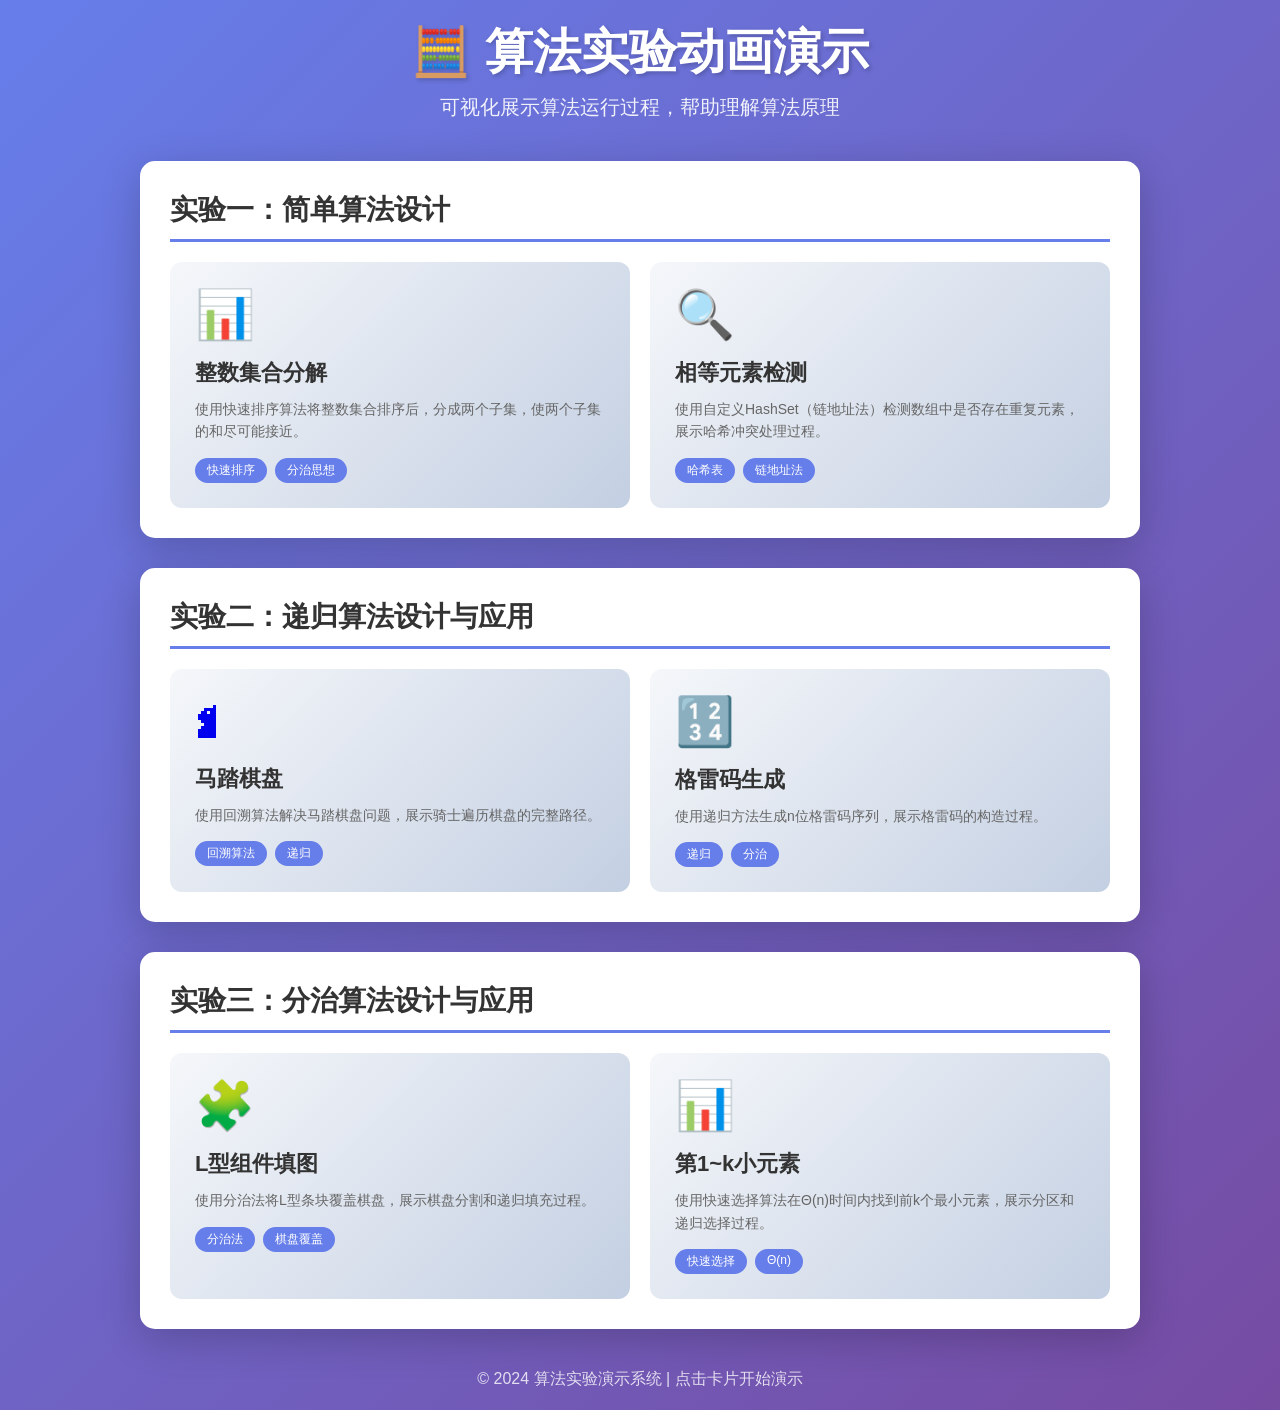
==== show/index.html @ b98d9a7a "feat: 添加算法可视化演示动画页面 - index.html: 导航主页（三个实验入口） - common.css/js: 公共样式和工具函数 - equal-elements.html: 哈希表" ====
<!doctype html>
<html lang="zh-CN">
  <head>
    <meta charset="UTF-8" />
    <meta name="viewport" content="width=device-width, initial-scale=1.0" />
    <title>算法实验动画演示</title>
    <style>
      * {
        margin: 0;
        padding: 0;
        box-sizing: border-box;
      }
      body {
        font-family: "Segoe UI", Tahoma, Geneva, Verdana, sans-serif;
        background: linear-gradient(135deg, #667eea 0%, #764ba2 100%);
        min-height: 100vh;
        padding: 20px;
      }
      .container {
        max-width: 1000px;
        margin: 0 auto;
      }
      header {
        text-align: center;
        color: white;
        margin-bottom: 40px;
      }
      h1 {
        font-size: 48px;
        margin-bottom: 10px;
        text-shadow: 2px 2px 4px rgba(0, 0, 0, 0.2);
      }
      .subtitle {
        font-size: 20px;
        opacity: 0.9;
      }
      .experiment-section {
        background: white;
        border-radius: 15px;
        padding: 30px;
        margin-bottom: 30px;
        box-shadow: 0 10px 40px rgba(0, 0, 0, 0.2);
      }
      .section-title {
        font-size: 28px;
        color: #333;
        margin-bottom: 20px;
        padding-bottom: 10px;
        border-bottom: 3px solid #667eea;
      }
      .experiment-grid {
        display: grid;
        grid-template-columns: repeat(auto-fit, minmax(280px, 1fr));
        gap: 20px;
      }
      .experiment-card {
        background: linear-gradient(135deg, #f5f7fa 0%, #c3cfe2 100%);
        border-radius: 12px;
        padding: 25px;
        transition: all 0.3s ease;
        cursor: pointer;
        text-decoration: none;
        display: block;
      }
      .experiment-card:hover {
        transform: translateY(-5px);
        box-shadow: 0 10px 30px rgba(0, 0, 0, 0.2);
      }
      .card-icon {
        font-size: 48px;
        margin-bottom: 15px;
      }
      .card-title {
        font-size: 22px;
        font-weight: bold;
        color: #333;
        margin-bottom: 10px;
      }
      .card-desc {
        font-size: 14px;
        color: #666;
        line-height: 1.6;
      }
      .card-tags {
        margin-top: 15px;
        display: flex;
        gap: 8px;
        flex-wrap: wrap;
      }
      .tag {
        padding: 4px 12px;
        background: #667eea;
        color: white;
        border-radius: 15px;
        font-size: 12px;
      }
      footer {
        text-align: center;
        color: white;
        margin-top: 40px;
        opacity: 0.8;
      }
    </style>
  </head>
  <body>
    <div class="container">
      <header>
        <h1>🧮 算法实验动画演示</h1>
        <p class="subtitle">可视化展示算法运行过程，帮助理解算法原理</p>
      </header>

      <div class="experiment-section">
        <h2 class="section-title">实验一：简单算法设计</h2>
        <div class="experiment-grid">
          <a href="set-partition.html" class="experiment-card">
            <div class="card-icon">📊</div>
            <div class="card-title">整数集合分解</div>
            <div class="card-desc">
              使用快速排序算法将整数集合排序后，分成两个子集，使两个子集的和尽可能接近。
            </div>
            <div class="card-tags">
              <span class="tag">快速排序</span>
              <span class="tag">分治思想</span>
            </div>
          </a>

          <a href="equal-elements.html" class="experiment-card">
            <div class="card-icon">🔍</div>
            <div class="card-title">相等元素检测</div>
            <div class="card-desc">
              使用自定义HashSet（链地址法）检测数组中是否存在重复元素，展示哈希冲突处理过程。
            </div>
            <div class="card-tags">
              <span class="tag">哈希表</span>
              <span class="tag">链地址法</span>
            </div>
          </a>
        </div>
      </div>

      <div class="experiment-section">
        <h2 class="section-title">实验二：递归算法设计与应用</h2>
        <div class="experiment-grid">
          <a href="chess-move.html" class="experiment-card">
            <div class="card-icon">♞</div>
            <div class="card-title">马踏棋盘</div>
            <div class="card-desc">
              使用回溯算法解决马踏棋盘问题，展示骑士遍历棋盘的完整路径。
            </div>
            <div class="card-tags">
              <span class="tag">回溯算法</span>
              <span class="tag">递归</span>
            </div>
          </a>

          <a href="gray-code.html" class="experiment-card">
            <div class="card-icon">🔢</div>
            <div class="card-title">格雷码生成</div>
            <div class="card-desc">
              使用递归方法生成n位格雷码序列，展示格雷码的构造过程。
            </div>
            <div class="card-tags">
              <span class="tag">递归</span>
              <span class="tag">分治</span>
            </div>
          </a>
        </div>
      </div>

      <div class="experiment-section">
        <h2 class="section-title">实验三：分治算法设计与应用</h2>
        <div class="experiment-grid">
          <a href="lshape-tiling.html" class="experiment-card">
            <div class="card-icon">🧩</div>
            <div class="card-title">L型组件填图</div>
            <div class="card-desc">
              使用分治法将L型条块覆盖棋盘，展示棋盘分割和递归填充过程。
            </div>
            <div class="card-tags">
              <span class="tag">分治法</span>
              <span class="tag">棋盘覆盖</span>
            </div>
          </a>

          <a href="k-smallest.html" class="experiment-card">
            <div class="card-icon">📊</div>
            <div class="card-title">第1~k小元素</div>
            <div class="card-desc">
              使用快速选择算法在Θ(n)时间内找到前k个最小元素，展示分区和递归选择过程。
            </div>
            <div class="card-tags">
              <span class="tag">快速选择</span>
              <span class="tag">Θ(n)</span>
            </div>
          </a>
        </div>
      </div>

      <footer>
        <p>© 2024 算法实验演示系统 | 点击卡片开始演示</p>
      </footer>
    </div>
  </body>
</html>
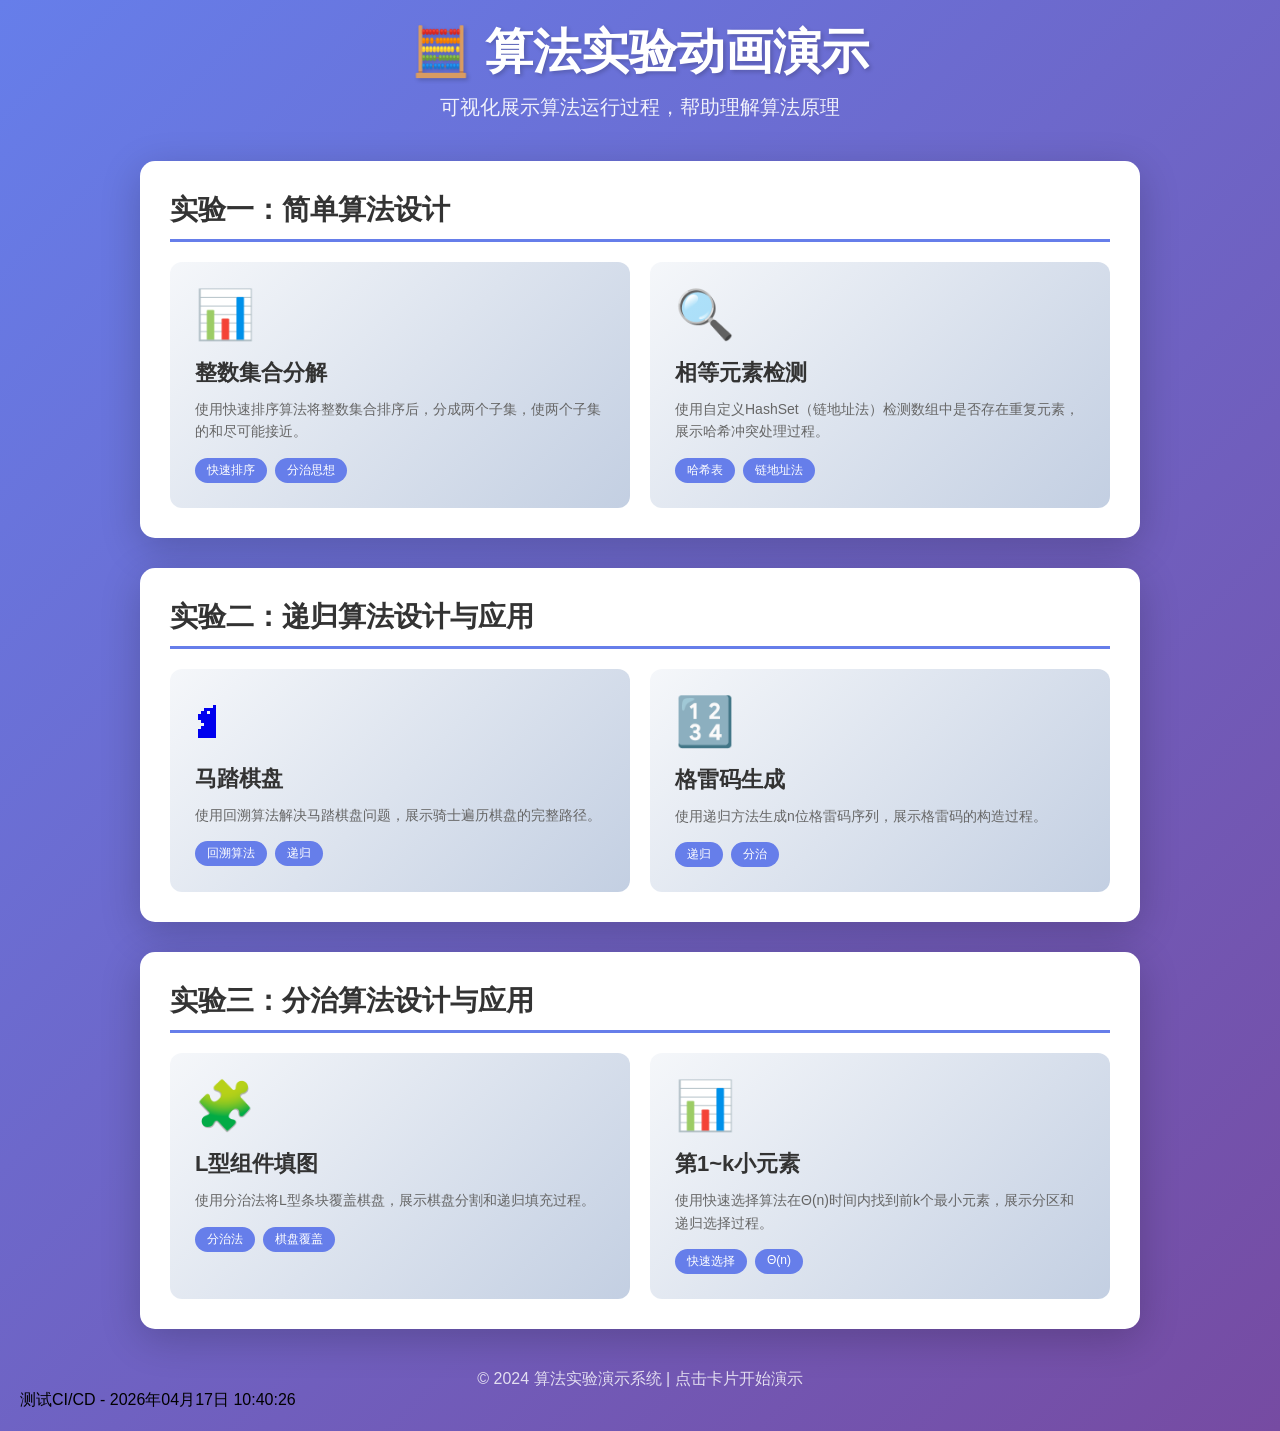
==== commit b0e84a3f: "test: 测试 Pages 自动部署 Co-Authored-By: Claude Opus 4.6 <noreply@anthropic.com>" ====
--- a/show/index.html
+++ b/show/index.html
@@ -202,3 +202,4 @@
     </div>
   </body>
 </html>
+测试CI/CD - 2026年04月17日 10:40:26
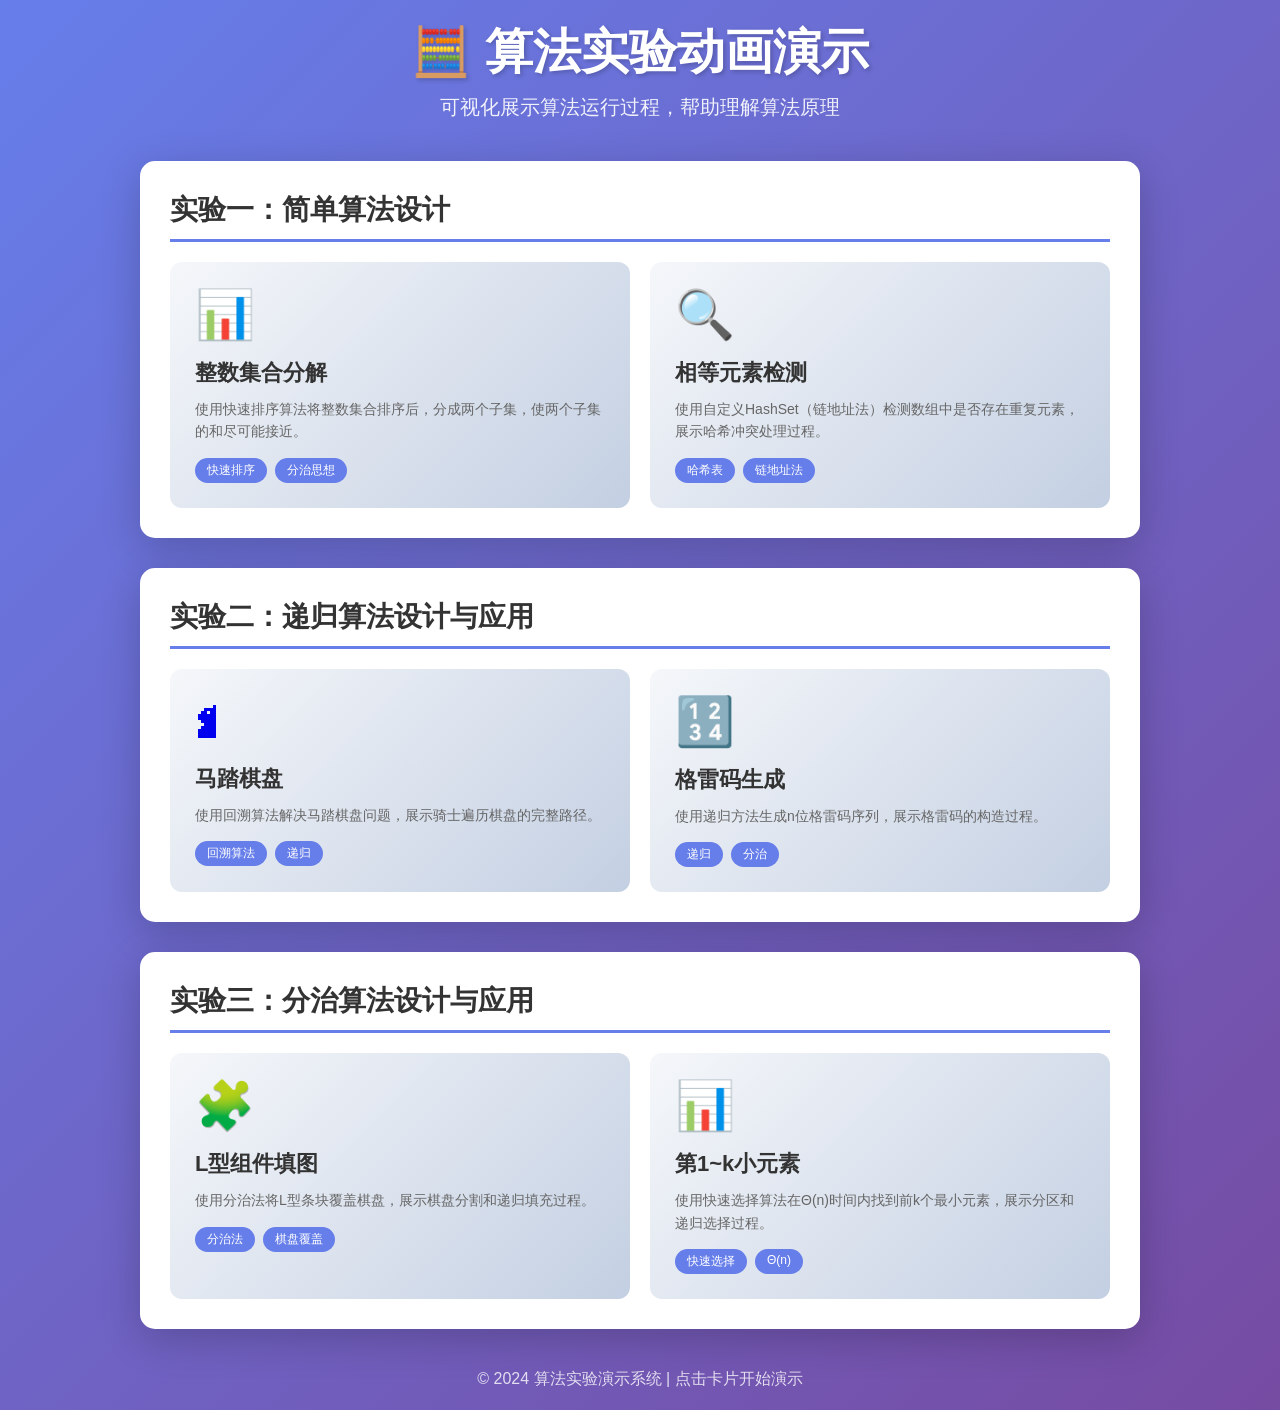
==== commit 3ff7e6b2: "test: 撤销测试修改 Co-Authored-By: Claude Opus 4.6 <noreply@anthropic.com>" ====
--- a/show/index.html
+++ b/show/index.html
@@ -202,4 +202,3 @@
     </div>
   </body>
 </html>
-测试CI/CD - 2026年04月17日 10:40:26
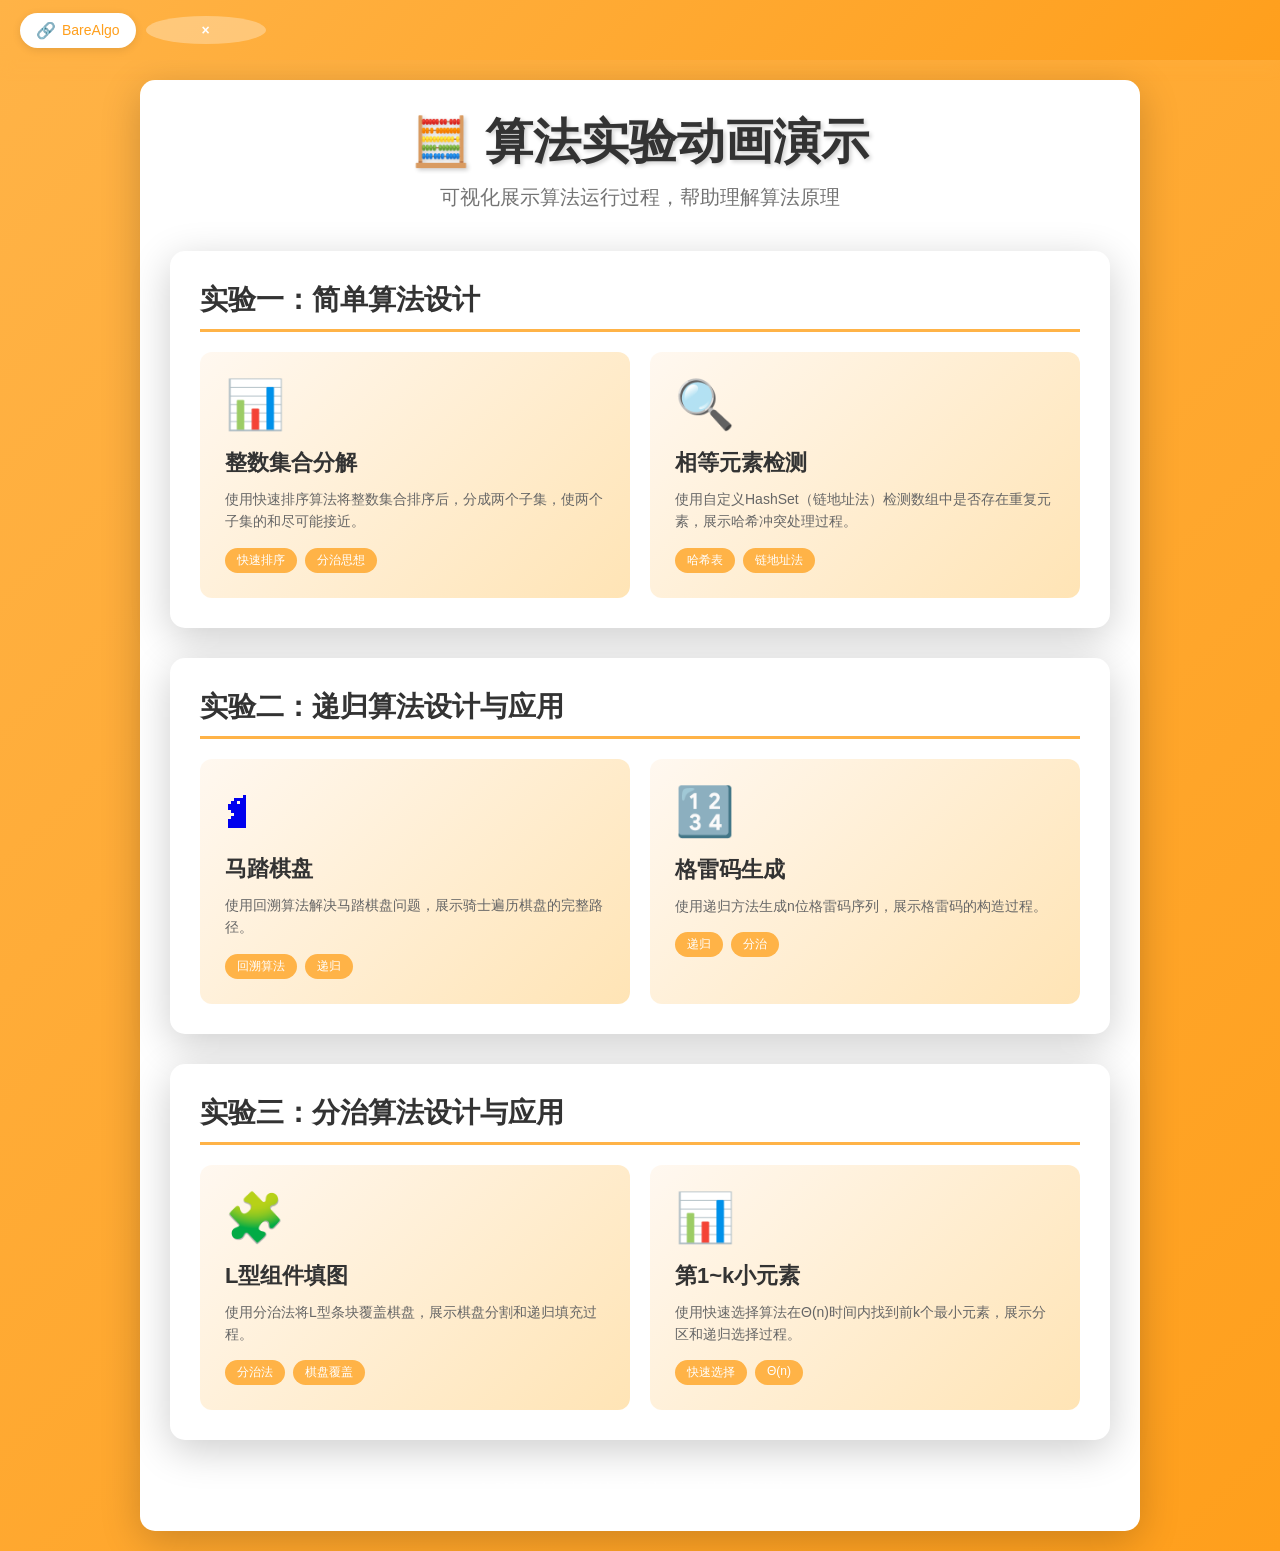
==== commit b254ecf8: "style: 更新页面UI设计 - 返回按钮移至左上角固定导航栏，视觉突出 - 添加BareAlgo quicklink链接，支持取消功能 - 主题色改为浅橙色(#FFB347) - 响应式设计，适配" ====
--- a/show/index.html
+++ b/show/index.html
@@ -4,17 +4,11 @@
     <meta charset="UTF-8" />
     <meta name="viewport" content="width=device-width, initial-scale=1.0" />
     <title>算法实验动画演示</title>
+    <link rel="stylesheet" href="common.css" />
     <style>
-      * {
-        margin: 0;
-        padding: 0;
-        box-sizing: border-box;
-      }
       body {
-        font-family: "Segoe UI", Tahoma, Geneva, Verdana, sans-serif;
-        background: linear-gradient(135deg, #667eea 0%, #764ba2 100%);
-        min-height: 100vh;
-        padding: 20px;
+        background: linear-gradient(135deg, #ffb347 0%, #ff9f1c 100%);
+        padding-top: 80px;
       }
       .container {
         max-width: 1000px;
@@ -46,7 +40,7 @@
         color: #333;
         margin-bottom: 20px;
         padding-bottom: 10px;
-        border-bottom: 3px solid #667eea;
+        border-bottom: 3px solid #ffb347;
       }
       .experiment-grid {
         display: grid;
@@ -54,7 +48,7 @@
         gap: 20px;
       }
       .experiment-card {
-        background: linear-gradient(135deg, #f5f7fa 0%, #c3cfe2 100%);
+        background: linear-gradient(135deg, #fff8f0 0%, #ffe4b5 100%);
         border-radius: 12px;
         padding: 25px;
         transition: all 0.3s ease;
@@ -64,7 +58,7 @@
       }
       .experiment-card:hover {
         transform: translateY(-5px);
-        box-shadow: 0 10px 30px rgba(0, 0, 0, 0.2);
+        box-shadow: 0 10px 30px rgba(255, 179, 71, 0.3);
       }
       .card-icon {
         font-size: 48px;
@@ -89,7 +83,7 @@
       }
       .tag {
         padding: 4px 12px;
-        background: #667eea;
+        background: #ffb347;
         color: white;
         border-radius: 15px;
         font-size: 12px;
@@ -100,9 +94,40 @@
         margin-top: 40px;
         opacity: 0.8;
       }
+      @media (max-width: 768px) {
+        body {
+          padding-top: 70px;
+        }
+        h1 {
+          font-size: 32px;
+        }
+        .section-title {
+          font-size: 22px;
+        }
+      }
     </style>
   </head>
   <body>
+    <nav class="top-nav">
+      <div class="quicklink-container" id="quicklinkContainer">
+        <a
+          href="https://barealgo.com/"
+          class="quicklink"
+          target="_blank"
+          rel="noopener noreferrer"
+        >
+          <span class="quicklink-icon">🔗</span>
+          <span>BareAlgo</span>
+        </a>
+        <button
+          class="quicklink-cancel"
+          onclick="hideQuicklink()"
+          title="取消链接"
+        >
+          ×
+        </button>
+      </div>
+    </nav>
     <div class="container">
       <header>
         <h1>🧮 算法实验动画演示</h1>
@@ -200,5 +225,12 @@
         <p>© 2024 算法实验演示系统 | 点击卡片开始演示</p>
       </footer>
     </div>
+
+    <script>
+      function hideQuicklink() {
+        const container = document.getElementById("quicklinkContainer");
+        container.classList.add("quicklink-hidden");
+      }
+    </script>
   </body>
 </html>
--- a/show/common.css
+++ b/show/common.css
@@ -0,0 +1,437 @@
+* {
+  margin: 0;
+  padding: 0;
+  box-sizing: border-box;
+}
+
+:root {
+  --primary-color: #ffb347;
+  --primary-dark: #ff9f1c;
+  --primary-light: #ffe4b5;
+  --accent-color: #ff8c00;
+  --text-color: #333;
+  --text-light: #666;
+  --bg-light: #fff8f0;
+}
+
+body {
+  font-family: "Segoe UI", Tahoma, Geneva, Verdana, sans-serif;
+  min-height: 100vh;
+  padding: 20px;
+  padding-top: 80px;
+}
+
+.container {
+  max-width: 1400px;
+  margin: 0 auto;
+  background: white;
+  border-radius: 15px;
+  padding: 30px;
+  box-shadow: 0 10px 40px rgba(0, 0, 0, 0.2);
+}
+
+h1 {
+  text-align: center;
+  color: var(--text-color);
+  margin-bottom: 10px;
+}
+
+.subtitle {
+  text-align: center;
+  color: var(--text-light);
+  margin-bottom: 30px;
+}
+
+.main-layout {
+  display: flex;
+  gap: 30px;
+  margin-top: 20px;
+}
+
+.animation-section {
+  flex: 1;
+  min-width: 0;
+}
+
+.code-section {
+  flex: 1;
+  min-width: 0;
+}
+
+.section-title {
+  font-size: 18px;
+  font-weight: bold;
+  color: var(--text-color);
+  margin-bottom: 15px;
+  padding-bottom: 10px;
+  border-bottom: 2px solid var(--primary-color);
+}
+
+.controls {
+  display: flex;
+  flex-direction: column;
+  gap: 15px;
+  justify-content: center;
+  align-items: center;
+  margin-bottom: 25px;
+  padding: 20px;
+  background: var(--bg-light);
+  border-radius: 12px;
+}
+
+.control-row {
+  display: flex;
+  gap: 15px;
+  justify-content: center;
+  align-items: center;
+  flex-wrap: wrap;
+}
+
+button {
+  padding: 14px 28px;
+  font-size: 16px;
+  border: none;
+  border-radius: 10px;
+  cursor: pointer;
+  transition: all 0.3s;
+  font-weight: bold;
+  min-width: 120px;
+}
+
+.btn-prev {
+  background: #9e9e9e;
+  color: white;
+}
+
+.btn-prev:hover {
+  background: #757575;
+}
+
+.btn-next {
+  background: var(--primary-color);
+  color: white;
+}
+
+.btn-next:hover {
+  background: var(--primary-dark);
+}
+
+.btn-start {
+  background: #4caf50;
+  color: white;
+}
+
+.btn-start:hover {
+  background: #45a049;
+}
+
+.btn-reset {
+  background: #f44336;
+  color: white;
+}
+
+.btn-reset:hover {
+  background: #da190b;
+}
+
+.speed-control {
+  display: flex;
+  align-items: center;
+  gap: 10px;
+}
+
+.speed-control label {
+  font-weight: bold;
+  color: var(--text-color);
+}
+
+input[type="range"] {
+  width: 200px;
+  cursor: pointer;
+}
+
+input[type="number"] {
+  padding: 8px 12px;
+  font-size: 16px;
+  border: 2px solid var(--primary-color);
+  border-radius: 6px;
+  width: 80px;
+}
+
+.status {
+  padding: 15px;
+  margin: 15px 0;
+  background: var(--bg-light);
+  border-radius: 8px;
+  text-align: center;
+  font-weight: bold;
+  color: var(--text-color);
+  transition: all 0.3s;
+}
+
+.status.found {
+  background: #e8f5e8;
+  color: #2e7d32;
+  border: 2px solid #4caf50;
+}
+
+.status.error {
+  background: #ffebee;
+  color: #c62828;
+  border: 2px solid #f44336;
+}
+
+.code-display {
+  background: #1e1e1e;
+  color: #d4d4d4;
+  padding: 20px;
+  border-radius: 10px;
+  font-family: "Consolas", "Monaco", "Courier New", monospace;
+  font-size: 14px;
+  line-height: 1.5;
+  max-height: 600px;
+  overflow-y: auto;
+  white-space: pre-wrap;
+  word-wrap: break-word;
+}
+
+.code-line {
+  display: block;
+  padding: 2px 0;
+  transition: all 0.3s;
+}
+
+.code-line.highlight {
+  background: rgba(255, 215, 0, 0.2);
+  border-left: 4px solid #ffd700;
+  padding-left: 16px;
+}
+
+.line-number {
+  color: #606060;
+  margin-right: 15px;
+  user-select: none;
+}
+
+.keyword {
+  color: #569cd6;
+}
+
+.type {
+  color: #4ec9b0;
+}
+
+.method {
+  color: #dcdcaa;
+}
+
+.number {
+  color: #b5cea8;
+}
+
+.comment {
+  color: #6a9955;
+}
+
+.string {
+  color: #ce9178;
+}
+
+.operator {
+  color: #d4d4d4;
+}
+
+.summary-section {
+  margin-top: 30px;
+  padding: 25px;
+  background: linear-gradient(135deg, var(--primary-light) 0%, #ffe4b5 100%);
+  border-radius: 15px;
+  border-left: 5px solid var(--primary-color);
+}
+
+.summary-title {
+  font-size: 20px;
+  font-weight: bold;
+  color: var(--text-color);
+  margin-bottom: 15px;
+  display: flex;
+  align-items: center;
+  gap: 10px;
+}
+
+.summary-title::before {
+  content: "💡";
+  font-size: 24px;
+}
+
+.summary-content h4 {
+  color: var(--text-color);
+  margin: 15px 0 8px 0;
+  font-size: 16px;
+}
+
+.summary-content p {
+  color: var(--text-light);
+  margin-bottom: 10px;
+  line-height: 1.4;
+}
+
+.summary-content ul {
+  margin-left: 20px;
+  margin-bottom: 15px;
+}
+
+.summary-content li {
+  color: var(--text-light);
+  margin-bottom: 5px;
+  line-height: 1.4;
+}
+
+.complexity-box {
+  display: inline-block;
+  padding: 8px 16px;
+  margin: 5px;
+  background: var(--bg-light);
+  border-radius: 20px;
+  font-size: 14px;
+  font-weight: bold;
+  color: var(--text-color);
+}
+
+.top-nav {
+  position: fixed;
+  top: 0;
+  left: 0;
+  right: 0;
+  height: 60px;
+  background: linear-gradient(
+    135deg,
+    var(--primary-color) 0%,
+    var(--primary-dark) 100%
+  );
+  display: flex;
+  align-items: center;
+  justify-content: space-between;
+  padding: 0 20px;
+  z-index: 1000;
+  box-shadow: 0 4px 15px rgba(255, 179, 71, 0.3);
+}
+
+.back-link {
+  display: inline-flex;
+  align-items: center;
+  gap: 8px;
+  padding: 10px 20px;
+  background: white;
+  color: var(--primary-dark);
+  text-decoration: none;
+  border-radius: 25px;
+  font-weight: bold;
+  transition: all 0.3s;
+  box-shadow: 0 2px 10px rgba(0, 0, 0, 0.1);
+}
+
+.back-link:hover {
+  background: var(--primary-light);
+  transform: translateY(-2px);
+  box-shadow: 0 4px 15px rgba(0, 0, 0, 0.15);
+}
+
+.back-link::before {
+  content: "←";
+  font-size: 18px;
+}
+
+.quicklink-container {
+  display: flex;
+  align-items: center;
+  gap: 10px;
+}
+
+.quicklink {
+  display: inline-flex;
+  align-items: center;
+  gap: 6px;
+  padding: 8px 16px;
+  background: white;
+  color: var(--primary-dark);
+  text-decoration: none;
+  border-radius: 20px;
+  font-size: 14px;
+  font-weight: 500;
+  transition: all 0.3s;
+  box-shadow: 0 2px 8px rgba(0, 0, 0, 0.1);
+}
+
+.quicklink:hover {
+  background: var(--primary-light);
+  transform: translateY(-1px);
+}
+
+.quicklink-icon {
+  font-size: 16px;
+}
+
+.quicklink-cancel {
+  display: inline-flex;
+  align-items: center;
+  justify-content: center;
+  width: 28px;
+  height: 28px;
+  background: rgba(255, 255, 255, 0.3);
+  color: white;
+  border: none;
+  border-radius: 50%;
+  cursor: pointer;
+  transition: all 0.3s;
+  font-size: 14px;
+}
+
+.quicklink-cancel:hover {
+  background: rgba(255, 255, 255, 0.5);
+  transform: scale(1.1);
+}
+
+.quicklink-hidden {
+  display: none !important;
+}
+
+@media (max-width: 768px) {
+  .top-nav {
+    height: 50px;
+    padding: 0 10px;
+  }
+
+  .back-link {
+    padding: 8px 14px;
+    font-size: 14px;
+  }
+
+  .quicklink {
+    padding: 6px 12px;
+    font-size: 12px;
+  }
+
+  .quicklink-cancel {
+    width: 24px;
+    height: 24px;
+  }
+
+  body {
+    padding-top: 70px;
+  }
+}
+
+@media (max-width: 1024px) {
+  .main-layout {
+    flex-direction: column;
+  }
+  .animation-section,
+  .code-section {
+    flex: none;
+  }
+  .container {
+    max-width: 100%;
+    padding: 20px;
+  }
+}
